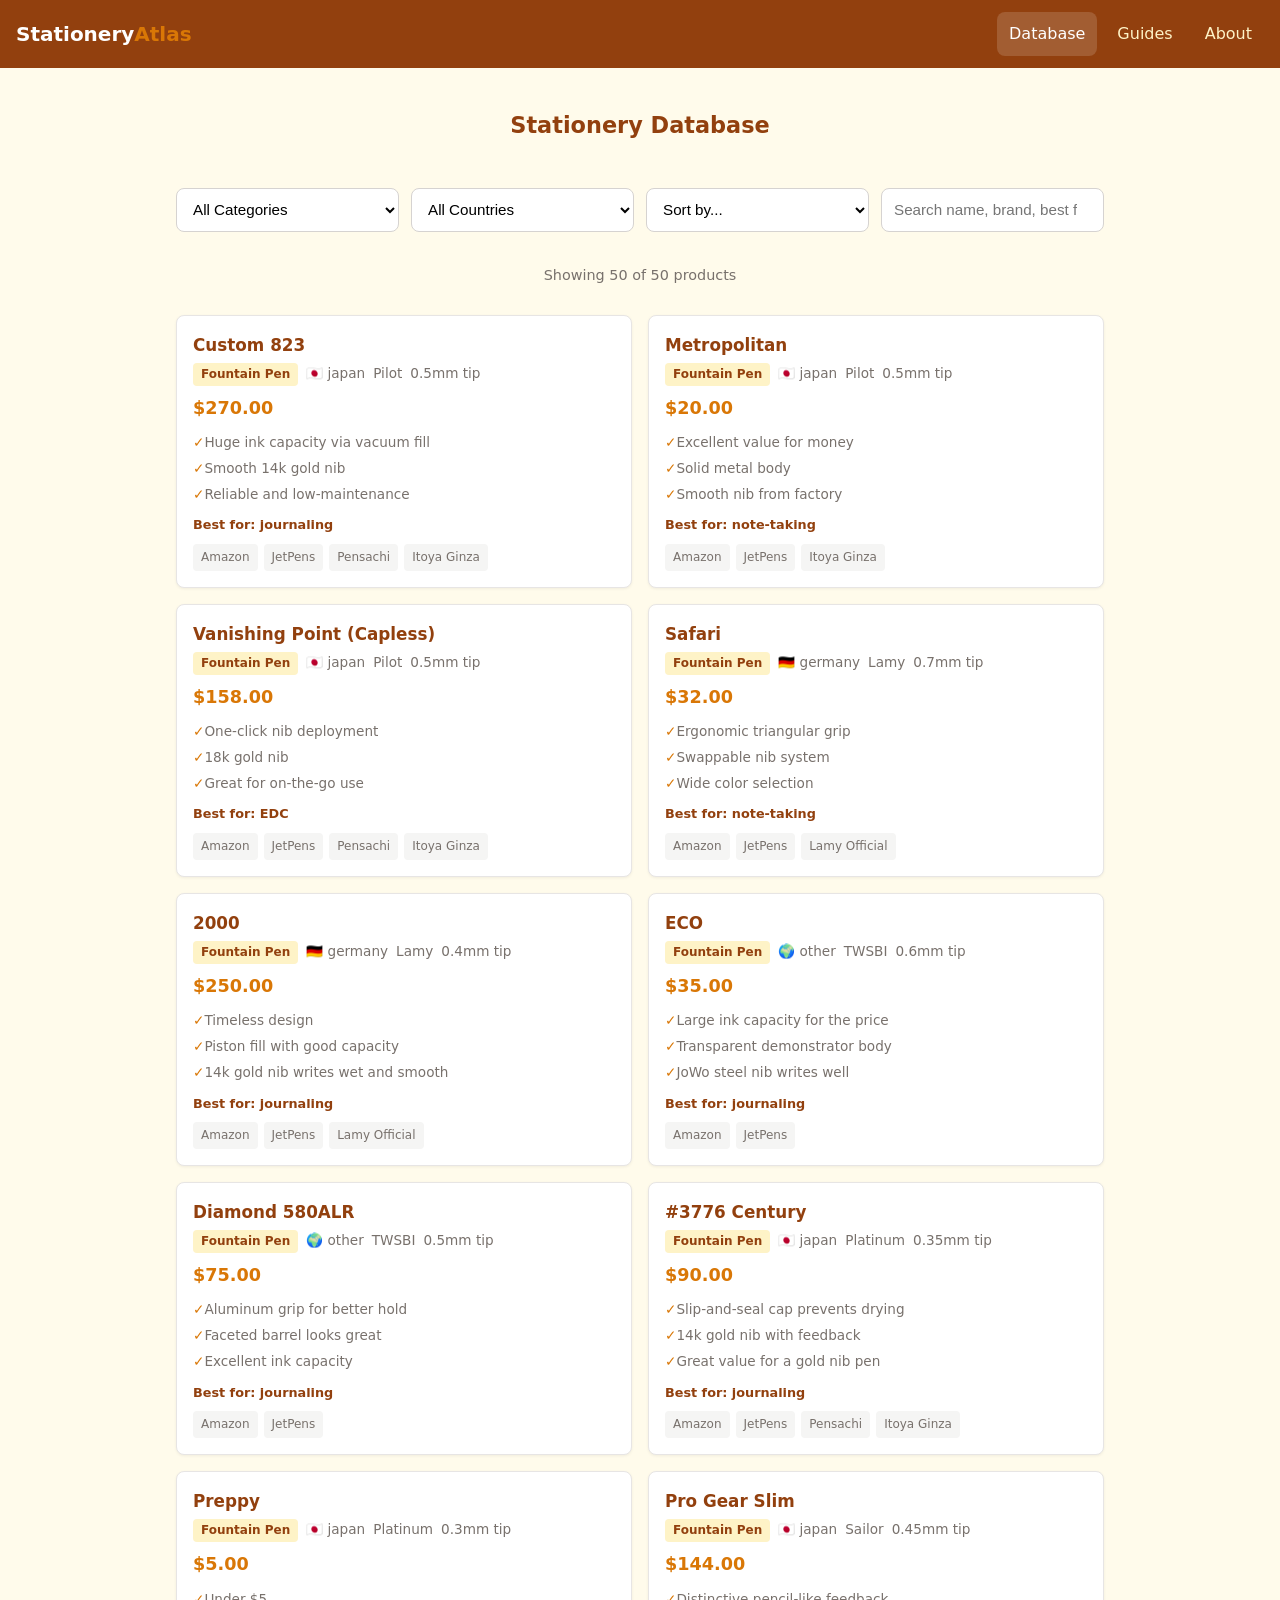
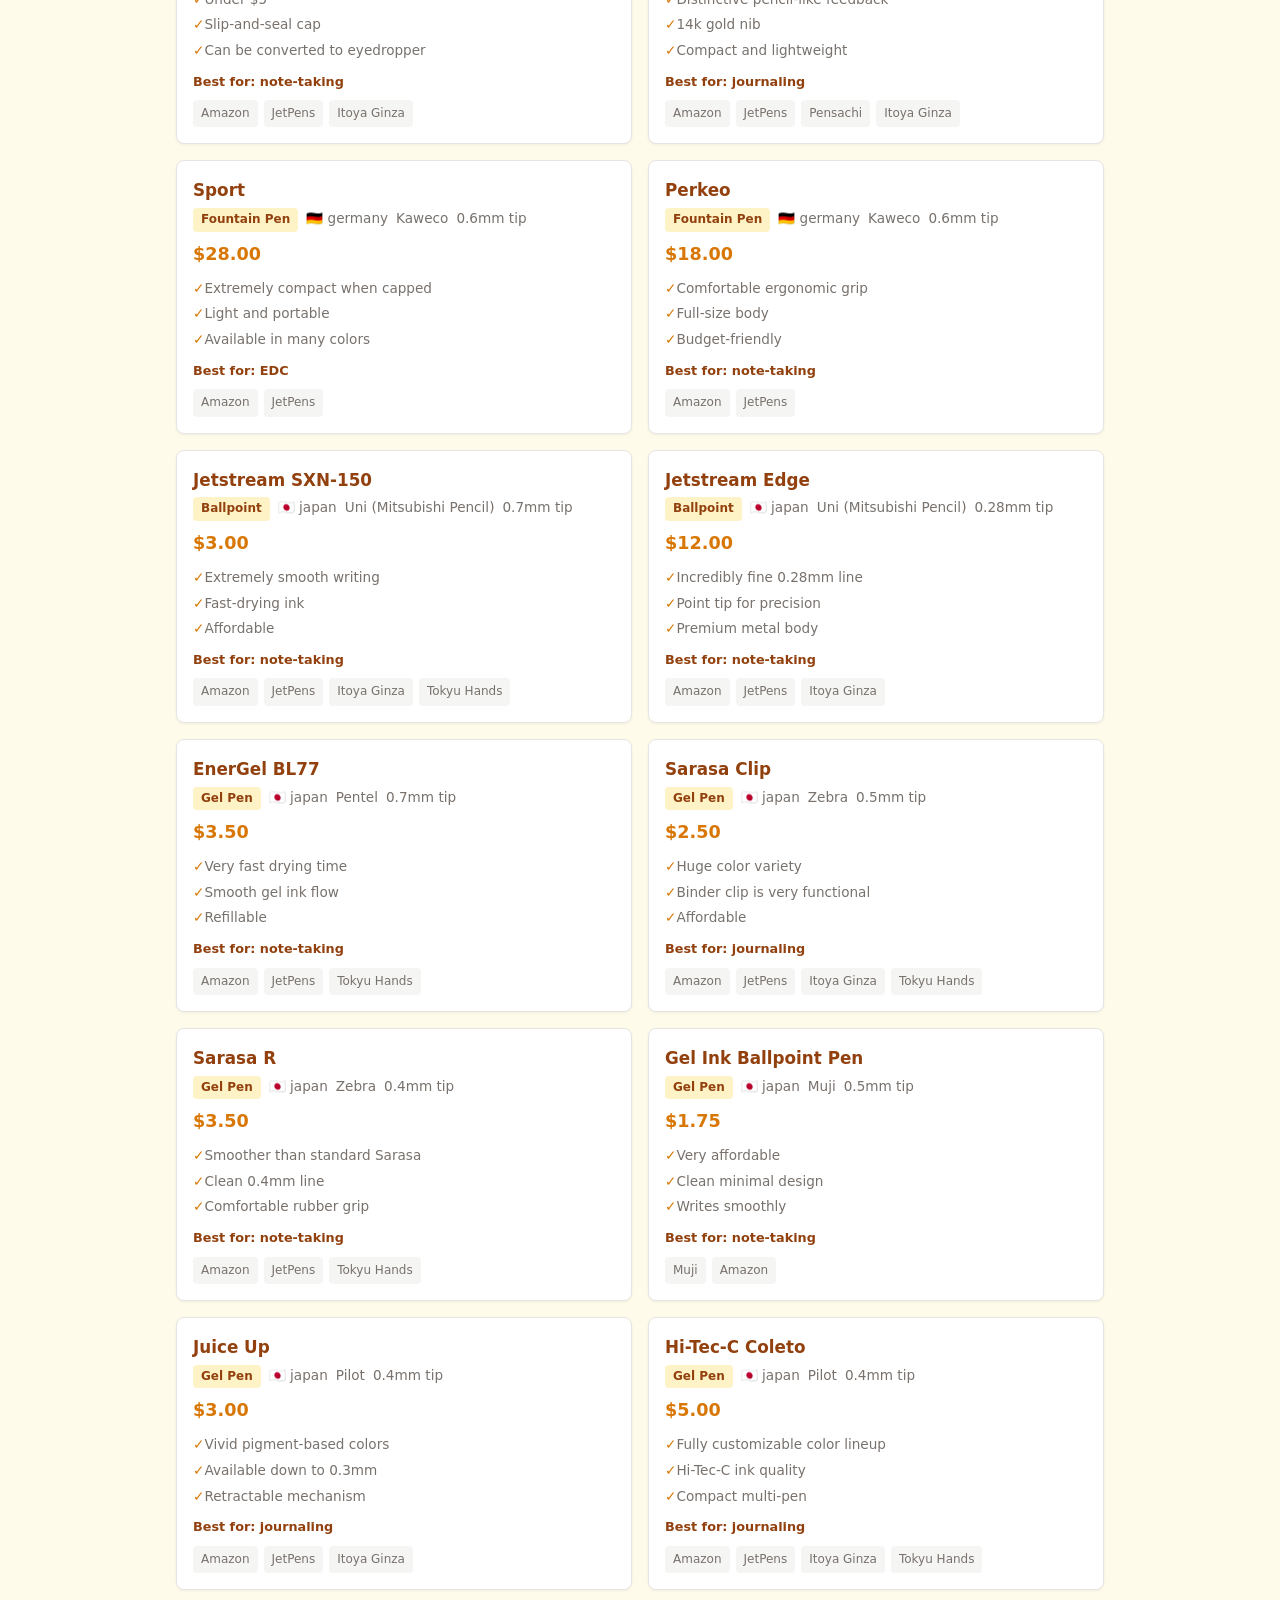
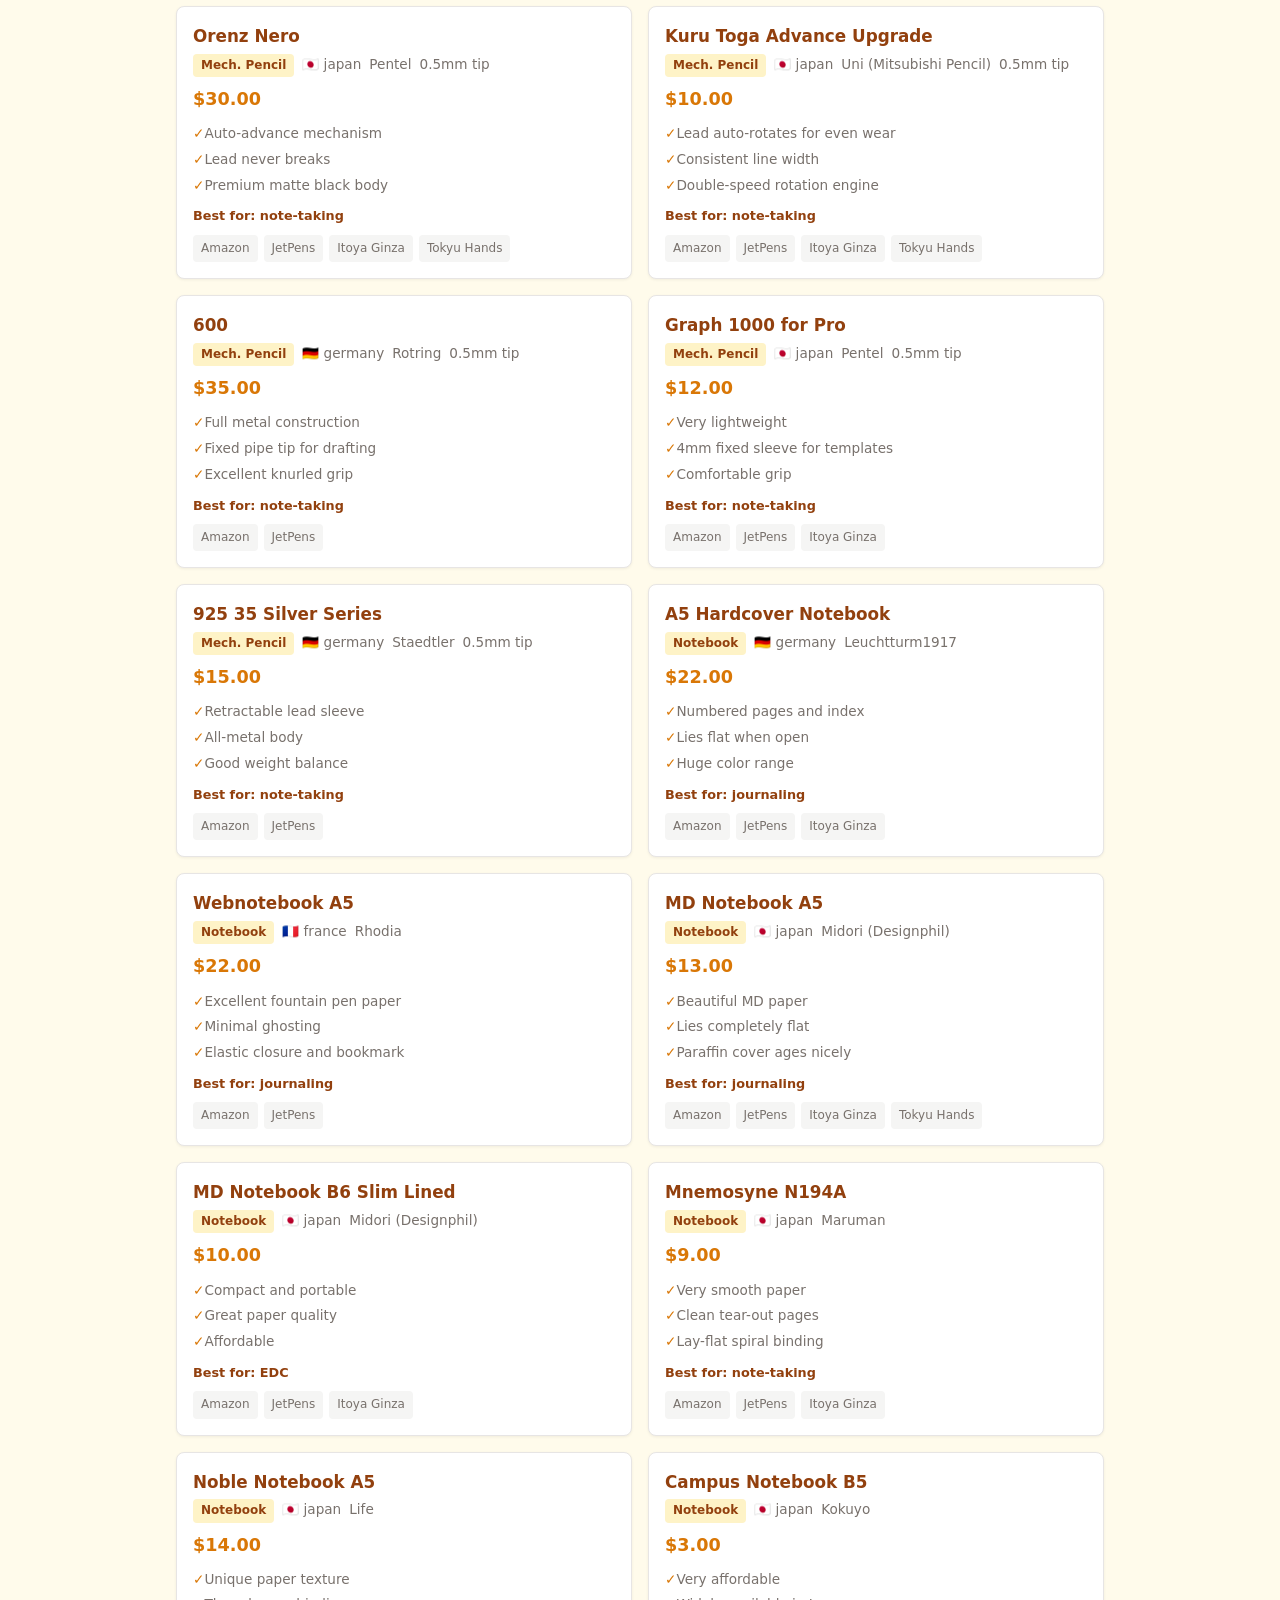
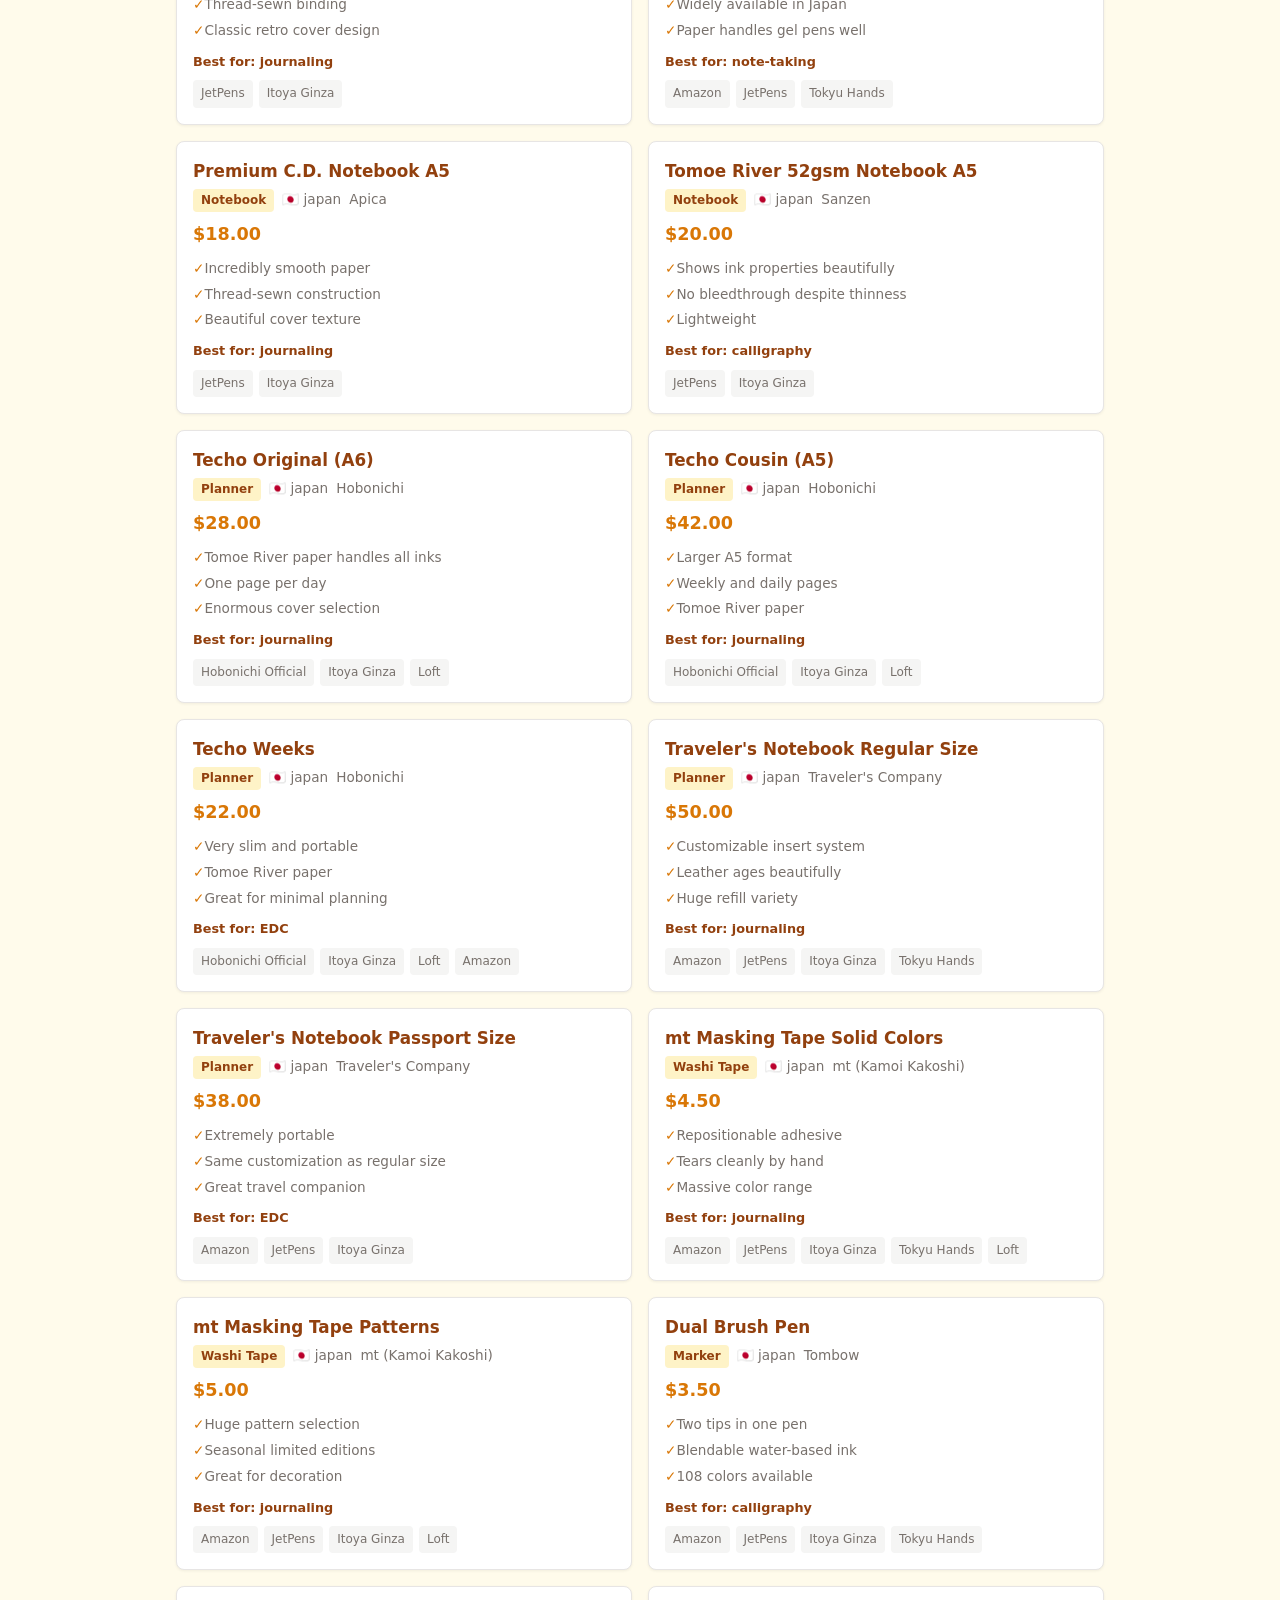
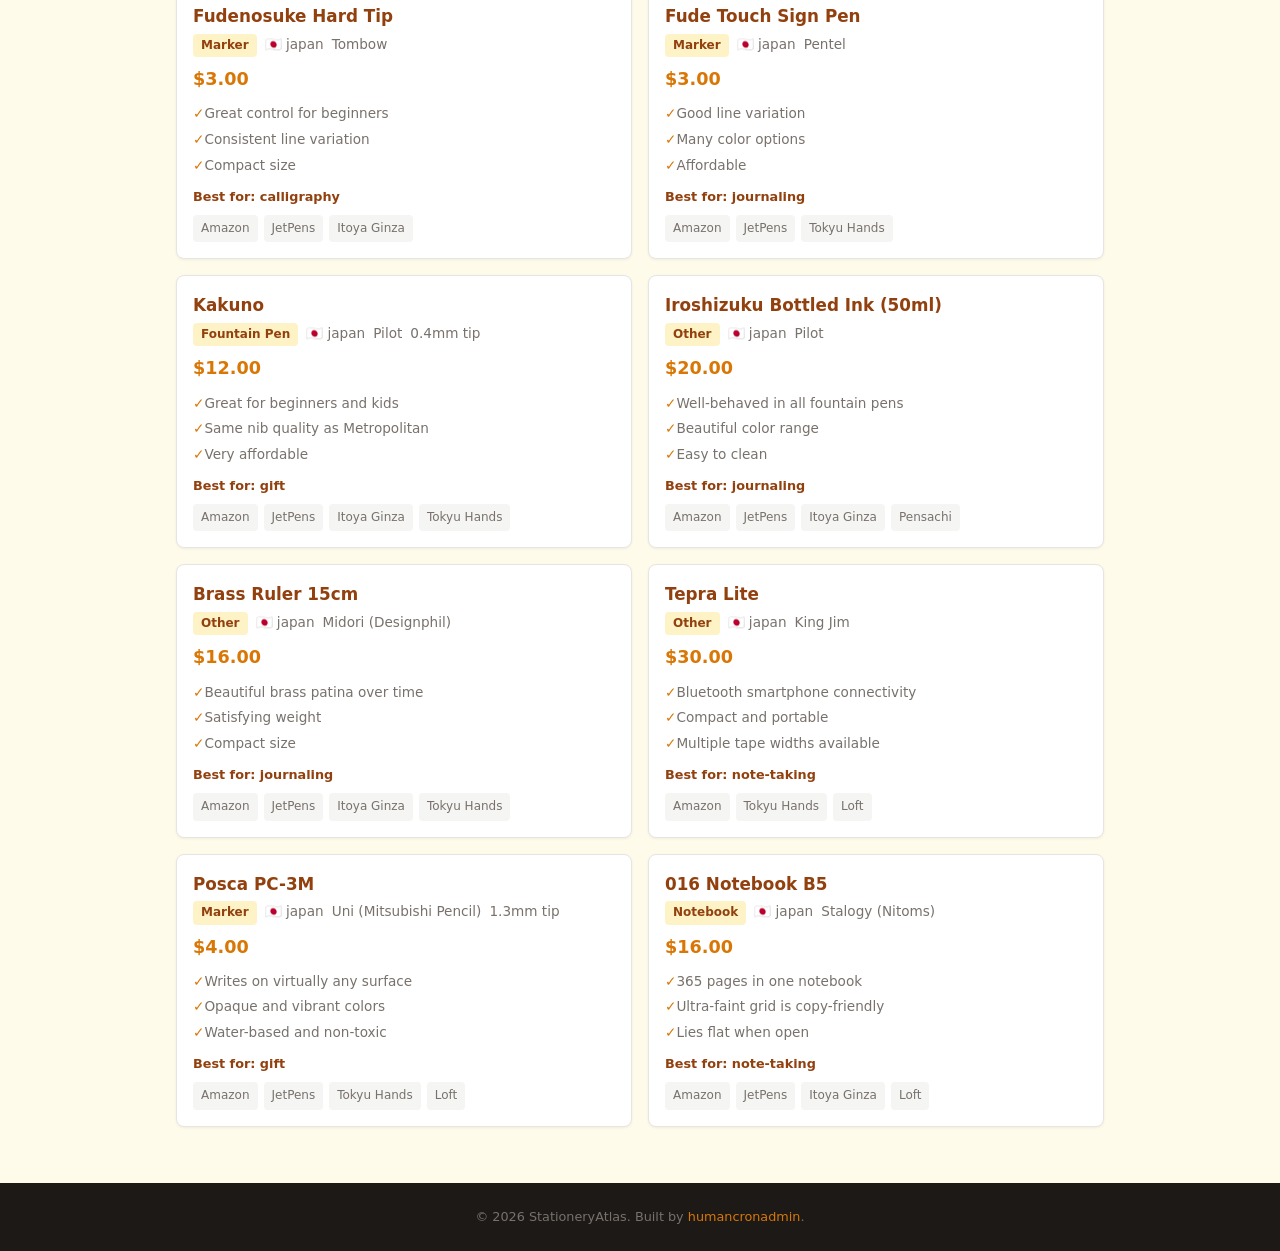
==== database.html @ 9c2e7a84 "init: StationeryAtlas - curated pen and notebook database 50 products from Japanese and internationa" ====
<!DOCTYPE html>
<html lang="en">
<head>
<meta charset="UTF-8">
<meta name="viewport" content="width=device-width,initial-scale=1">
<title>Database - StationeryAtlas</title>
<meta name="description" content="Browse and filter 50+ pens, notebooks, planners, and stationery supplies. Compare specs, prices, and find where to buy.">
<meta property="og:title" content="Stationery Database - StationeryAtlas">
<meta property="og:description" content="Filter and compare 50+ curated pens, notebooks, and planners by category, country, price, and tip size.">
<meta property="og:type" content="website">
<meta property="og:url" content="https://humancronadmin.github.io/stationery-atlas/database.html">
<link rel="canonical" href="https://humancronadmin.github.io/stationery-atlas/database.html">
<link rel="stylesheet" href="css/style.css">
</head>
<body>
<nav class="nav">
  <a href="index.html" class="nav-brand">Stationery<span>Atlas</span></a>
  <div class="nav-links">
    <a href="database.html" class="active">Database</a>
    <a href="index.html#guides">Guides</a>
    <a href="index.html#about">About</a>
  </div>
</nav>

<section class="section" style="padding-bottom:0">
  <h1 class="section-title">Stationery Database</h1>
</section>

<div class="filters">
  <select id="filterCategory" aria-label="Filter by category">
    <option value="">All Categories</option>
    <option value="fountain-pen">Fountain Pen</option>
    <option value="ballpoint">Ballpoint</option>
    <option value="gel-pen">Gel Pen</option>
    <option value="mechanical-pencil">Mechanical Pencil</option>
    <option value="notebook">Notebook</option>
    <option value="planner">Planner</option>
    <option value="washi-tape">Washi Tape</option>
    <option value="marker">Marker</option>
  </select>
  <select id="filterCountry" aria-label="Filter by country">
    <option value="">All Countries</option>
    <option value="japan">Japan</option>
    <option value="germany">Germany</option>
    <option value="france">France</option>
    <option value="other">Other</option>
  </select>
  <select id="sortBy" aria-label="Sort by">
    <option value="">Sort by...</option>
    <option value="price-asc">Price: Low to High</option>
    <option value="price-desc">Price: High to Low</option>
    <option value="tip-asc">Tip Size: Small to Large</option>
    <option value="tip-desc">Tip Size: Large to Small</option>
  </select>
  <input type="search" id="searchBox" placeholder="Search name, brand, best for..." aria-label="Search products">
</div>

<div class="product-count" id="productCount"></div>
<div class="product-grid" id="productGrid"></div>

<footer class="footer" style="margin-top:40px">
  <p>&copy; 2026 StationeryAtlas. Built by <a href="https://github.com/humancronadmin" target="_blank" rel="noopener">humancronadmin</a>.</p>
</footer>

<script src="js/database.js"></script>
</body>
</html>
---- css/style.css ----
/* === Reset & Base === */
*,*::before,*::after{box-sizing:border-box;margin:0;padding:0}
:root{
  --brown:#92400E;--amber:#D97706;--cream:#FFFBEB;--light:#FEF3C7;
  --text:#1C1917;--muted:#78716C;--white:#fff;--radius:8px;
}
body{font-family:'Segoe UI',system-ui,-apple-system,sans-serif;color:var(--text);background:var(--cream);line-height:1.6}
a{color:var(--brown);text-decoration:none}
a:hover{color:var(--amber)}
img{max-width:100%;display:block}

/* === Nav === */
.nav{background:var(--brown);padding:12px 16px;display:flex;align-items:center;justify-content:space-between;position:sticky;top:0;z-index:100}
.nav-brand{color:var(--white);font-size:1.25rem;font-weight:700}
.nav-brand span{color:var(--amber)}
.nav-links{display:flex;gap:8px}
.nav-links a{color:var(--light);font-size:.9rem;padding:8px 12px;border-radius:var(--radius);min-height:44px;display:flex;align-items:center}
.nav-links a:hover,.nav-links a.active{background:rgba(255,255,255,.15);color:var(--white)}

/* === Hero === */
.hero{text-align:center;padding:48px 16px 40px;background:linear-gradient(180deg,var(--brown) 0%,#78350F 100%);color:var(--white)}
.hero h1{font-size:1.75rem;margin-bottom:12px}
.hero p{font-size:1.05rem;color:var(--light);max-width:540px;margin:0 auto 24px}
.btn{display:inline-flex;align-items:center;justify-content:center;min-height:44px;padding:12px 28px;border-radius:var(--radius);font-weight:600;font-size:1rem;border:none;cursor:pointer;transition:background .2s}
.btn-primary{background:var(--amber);color:var(--white)}
.btn-primary:hover{background:#B45309}
.btn-outline{border:2px solid var(--amber);color:var(--amber);background:transparent}
.btn-outline:hover{background:var(--amber);color:var(--white)}

/* === Sections === */
.section{padding:40px 16px;max-width:960px;margin:0 auto}
.section-title{font-size:1.4rem;color:var(--brown);text-align:center;margin-bottom:24px}

/* === Problem Cards === */
.card-grid{display:grid;gap:16px}
.card{background:var(--white);border-radius:var(--radius);padding:20px;border:1px solid #E7E5E4;box-shadow:0 1px 3px rgba(0,0,0,.06)}
.card h3{color:var(--brown);margin-bottom:8px;font-size:1.05rem}
.card p{color:var(--muted);font-size:.95rem}
.card-icon{font-size:1.5rem;margin-bottom:8px}

/* === Stats === */
.stats{display:flex;flex-wrap:wrap;justify-content:center;gap:24px;text-align:center;padding:32px 16px;background:var(--light)}
.stat-num{font-size:2rem;font-weight:700;color:var(--brown)}
.stat-label{font-size:.85rem;color:var(--muted)}

/* === Steps === */
.steps{display:grid;gap:16px;counter-reset:step}
.step{position:relative;padding-left:48px}
.step::before{counter-increment:step;content:counter(step);position:absolute;left:0;top:0;width:36px;height:36px;border-radius:50%;background:var(--amber);color:var(--white);font-weight:700;display:flex;align-items:center;justify-content:center}
.step h3{font-size:1rem;color:var(--brown)}
.step p{color:var(--muted);font-size:.9rem}

/* === CTA === */
.cta{text-align:center;padding:40px 16px;background:var(--brown);color:var(--white)}
.cta h2{margin-bottom:12px}
.cta p{color:var(--light);margin-bottom:20px}

/* === Footer === */
.footer{text-align:center;padding:24px 16px;background:#1C1917;color:var(--muted);font-size:.8rem}
.footer a{color:var(--amber)}

/* === Database Page === */
.filters{display:grid;gap:12px;padding:20px 16px;max-width:960px;margin:0 auto}
.filters select,.filters input{min-height:44px;padding:8px 12px;border:1px solid #D6D3D1;border-radius:var(--radius);font-size:.95rem;background:var(--white);width:100%}
.product-grid{display:grid;gap:16px;padding:16px;max-width:960px;margin:0 auto}
.product-card{background:var(--white);border-radius:var(--radius);padding:16px;border:1px solid #E7E5E4;box-shadow:0 1px 3px rgba(0,0,0,.06)}
.product-card h3{font-size:1.05rem;color:var(--brown);margin-bottom:4px}
.product-meta{display:flex;flex-wrap:wrap;gap:8px;margin-bottom:8px;font-size:.85rem;color:var(--muted)}
.badge{display:inline-block;padding:2px 8px;border-radius:4px;font-size:.75rem;font-weight:600;background:var(--light);color:var(--brown)}
.product-price{font-weight:700;color:var(--amber);font-size:1.1rem}
.product-pros{list-style:none;padding:0;margin:8px 0}
.product-pros li::before{content:"\2713 ";color:var(--amber);font-weight:700}
.product-pros li{font-size:.85rem;color:var(--muted);padding:2px 0}
.product-best{font-size:.8rem;color:var(--brown);font-weight:600;margin-top:6px}
.product-buy{display:flex;flex-wrap:wrap;gap:6px;margin-top:8px}
.product-buy span{font-size:.75rem;padding:4px 8px;background:#F5F5F4;border-radius:4px;color:var(--muted)}
.product-count{text-align:center;padding:12px;font-size:.9rem;color:var(--muted)}
.no-results{text-align:center;padding:40px 16px;color:var(--muted)}

/* === 480px+ === */
@media(min-width:480px){
  .hero h1{font-size:2.25rem}
  .card-grid{grid-template-columns:repeat(3,1fr)}
  .filters{grid-template-columns:1fr 1fr 1fr 1fr;align-items:end}
  .product-grid{grid-template-columns:repeat(2,1fr)}
  .steps{grid-template-columns:repeat(3,1fr)}
  .nav-links a{font-size:1rem}
}
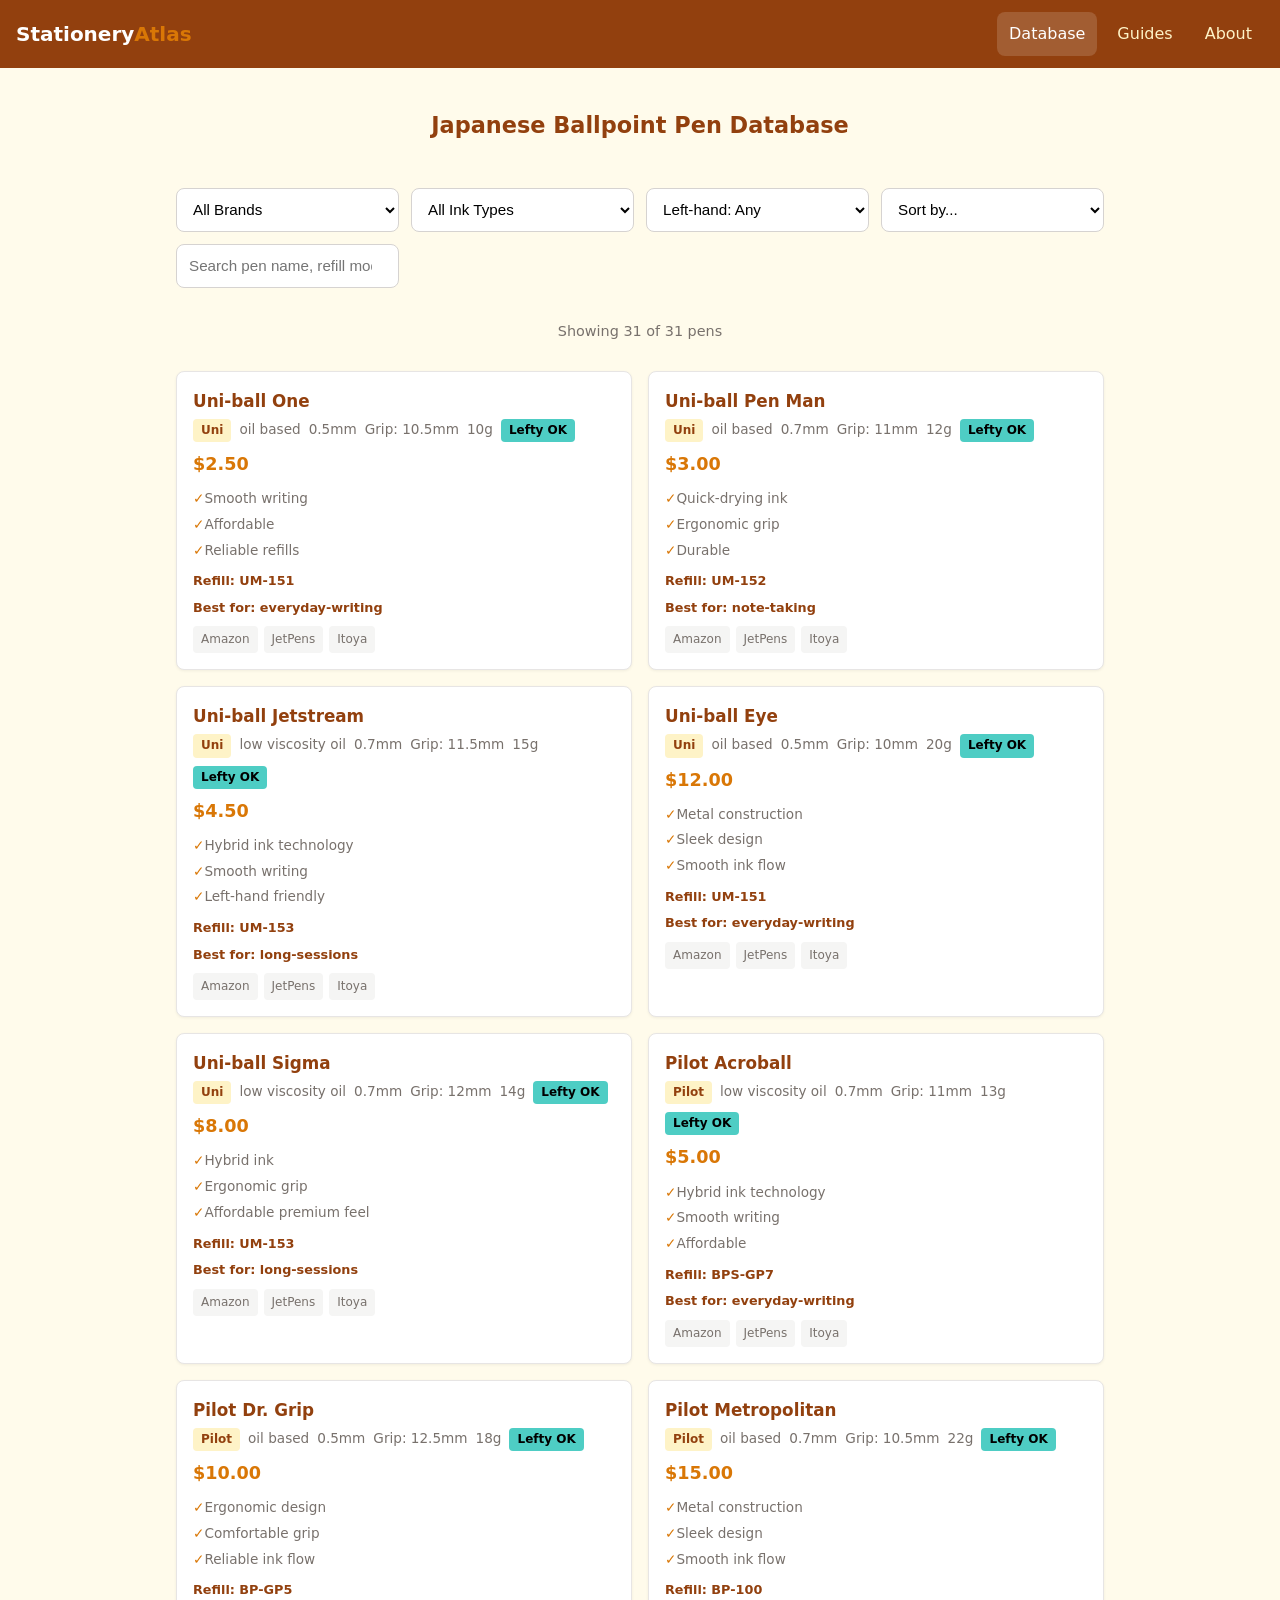
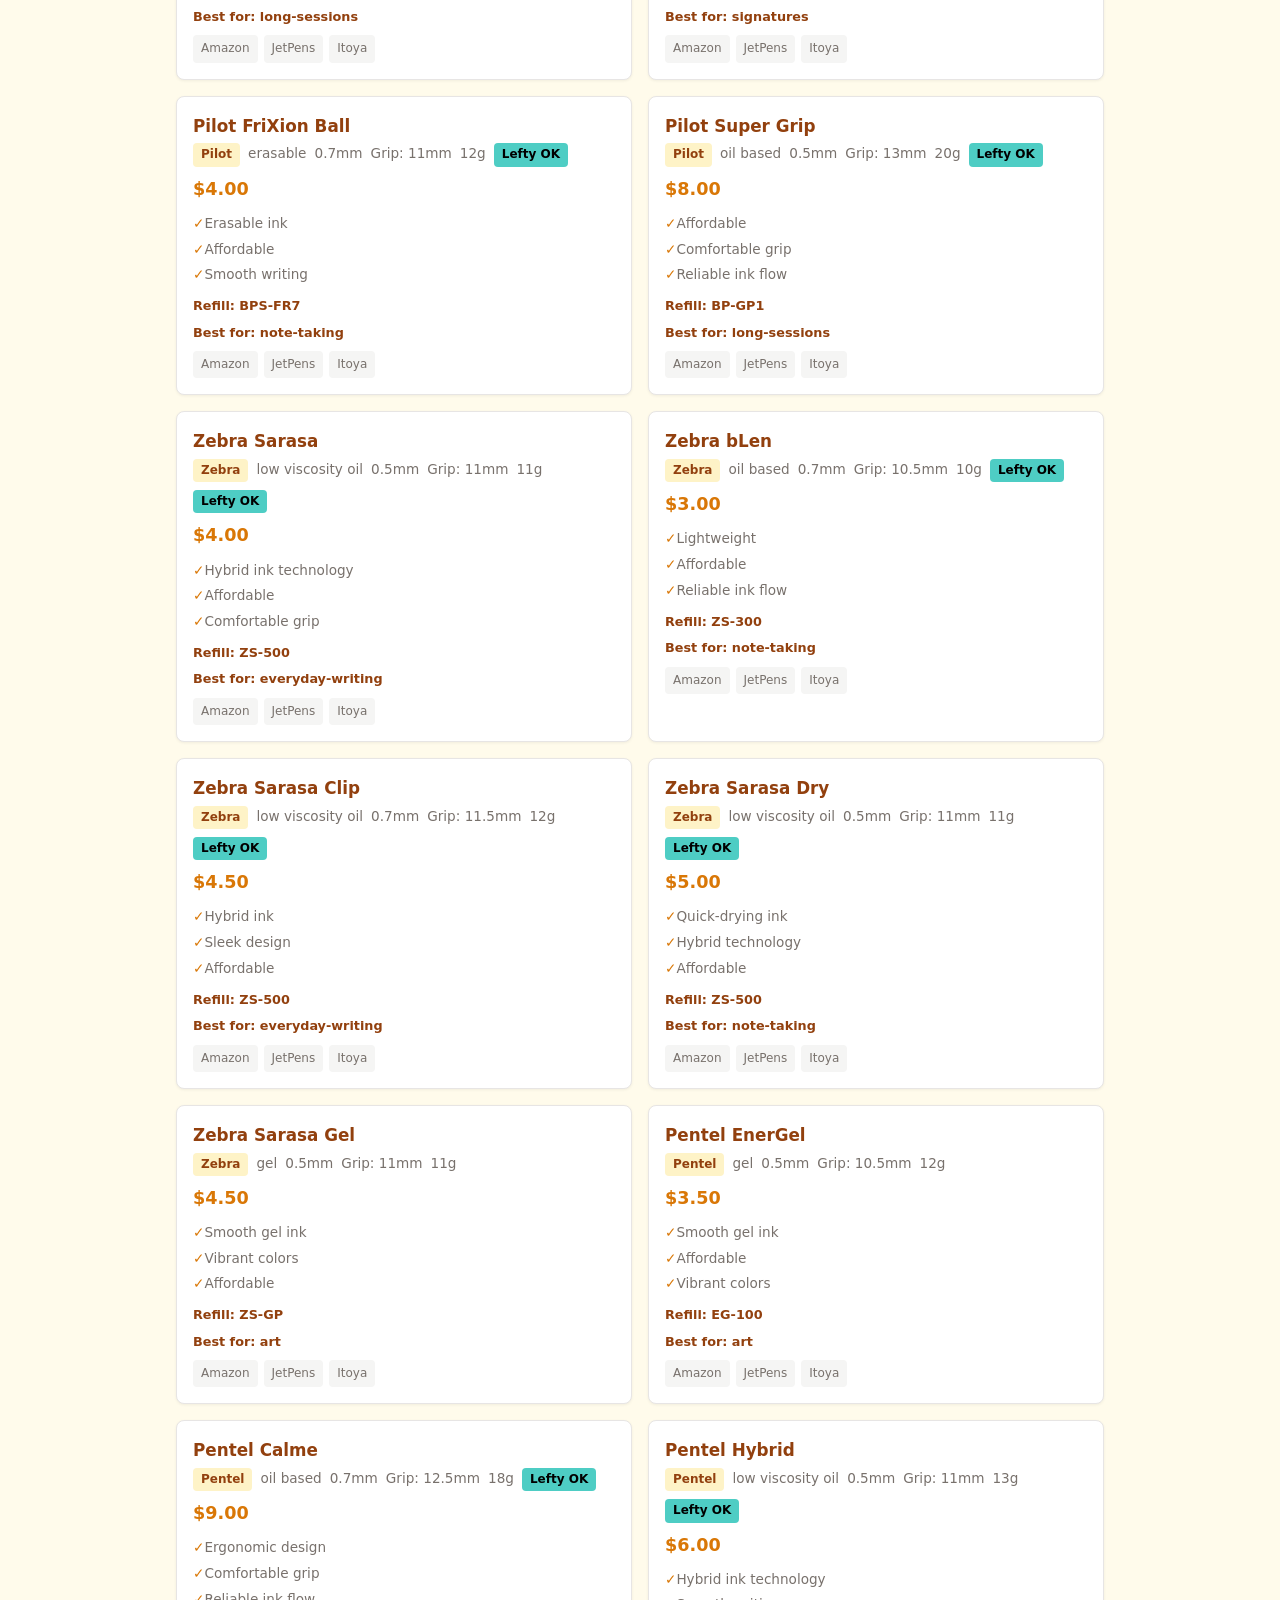
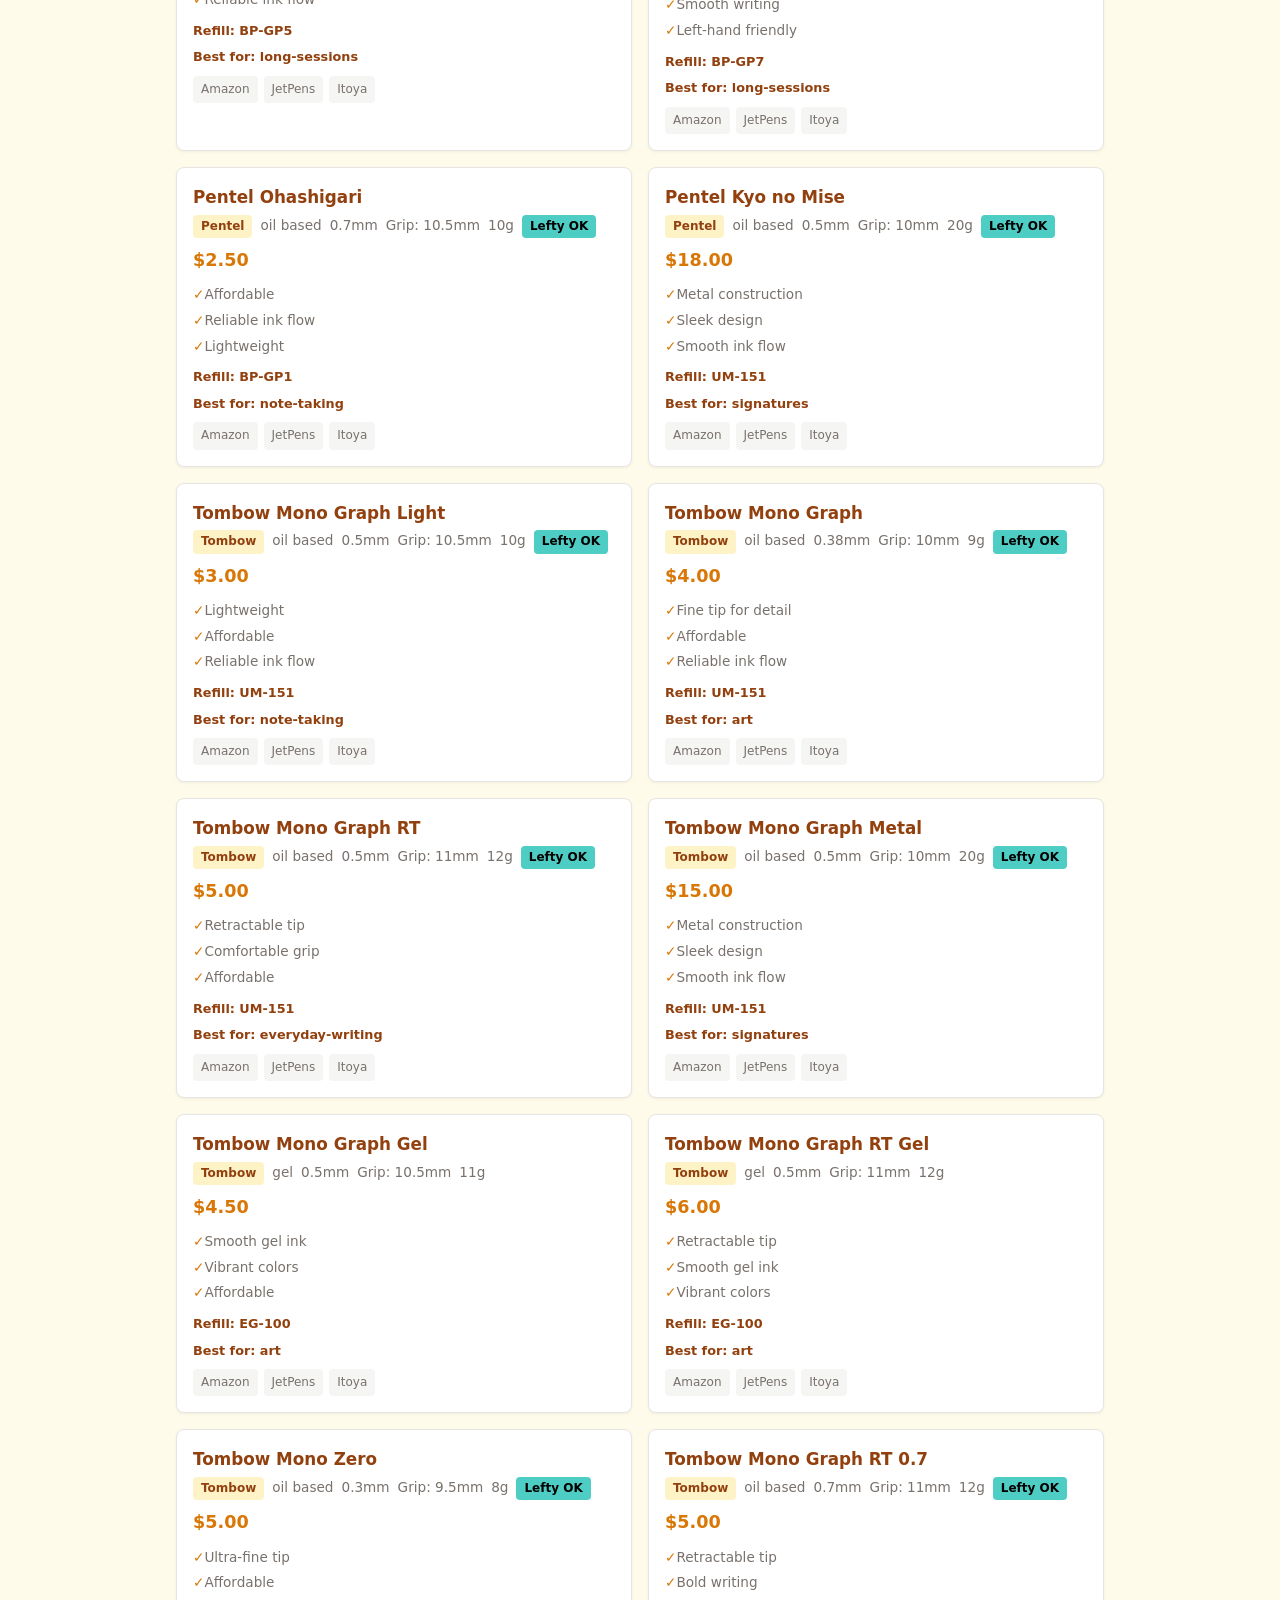
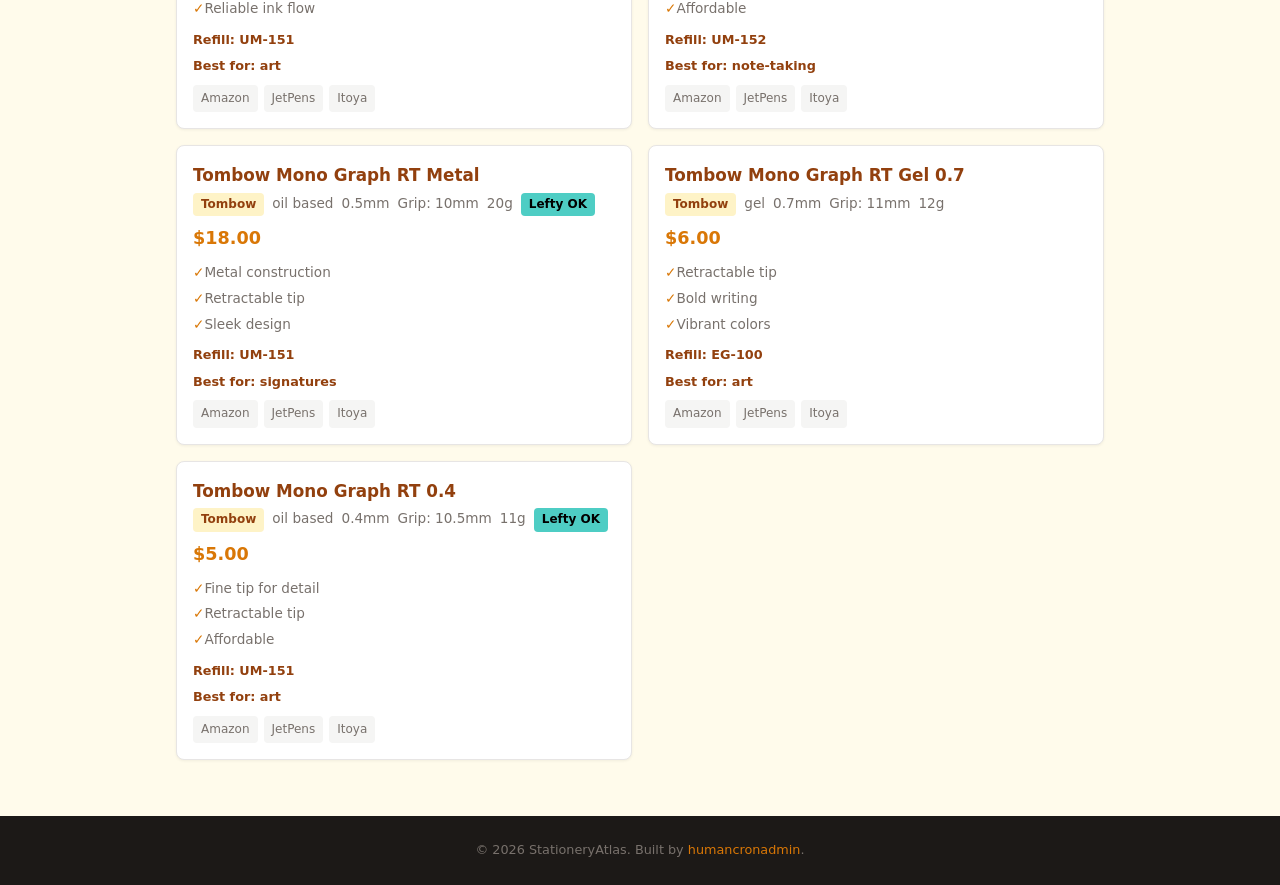
==== commit 7ea84752: "Pivot to Japanese ballpoint pen specialist Replace general stationery database with ballpoint pen fo" ====
--- a/database.html
+++ b/database.html
@@ -1,12 +1,13 @@
 <!DOCTYPE html>
 <html lang="en">
 <head>
+<script type="text/javascript">(function(c,l,a,r,i,t,y){c[a]=c[a]||function(){(c[a].q=c[a].q||[]).push(arguments)};t=l.createElement(r);t.async=1;t.src="https://www.clarity.ms/tag/"+i;y=l.getElementsByTagName(r)[0];y.parentNode.insertBefore(t,y);})(window, document, "clarity", "script", "wb2kvqe311");</script>
 <meta charset="UTF-8">
 <meta name="viewport" content="width=device-width,initial-scale=1">
-<title>Database - StationeryAtlas</title>
-<meta name="description" content="Browse and filter 50+ pens, notebooks, planners, and stationery supplies. Compare specs, prices, and find where to buy.">
-<meta property="og:title" content="Stationery Database - StationeryAtlas">
-<meta property="og:description" content="Filter and compare 50+ curated pens, notebooks, and planners by category, country, price, and tip size.">
+<title>Japanese Ballpoint Pen Database - StationeryAtlas</title>
+<meta name="description" content="Browse 30+ Japanese ballpoint pens. Filter by ink type, tip size, grip diameter, weight. Refill compatibility data included.">
+<meta property="og:title" content="Japanese Ballpoint Pen Database - StationeryAtlas">
+<meta property="og:description" content="Filter and compare 30+ Japanese ballpoint pens by ink type, tip size, grip diameter, and left-hand friendliness.">
 <meta property="og:type" content="website">
 <meta property="og:url" content="https://humancronadmin.github.io/stationery-atlas/database.html">
 <link rel="canonical" href="https://humancronadmin.github.io/stationery-atlas/database.html">
@@ -14,54 +15,61 @@
 </head>
 <body>
 <nav class="nav">
-  <a href="index.html" class="nav-brand">Stationery<span>Atlas</span></a>
-  <div class="nav-links">
-    <a href="database.html" class="active">Database</a>
-    <a href="index.html#guides">Guides</a>
-    <a href="index.html#about">About</a>
-  </div>
+ <a href="index.html" class="nav-brand">Stationery<span>Atlas</span></a>
+ <div class="nav-links">
+ <a href="database.html" class="active">Database</a>
+ <a href="index.html#guides">Guides</a>
+ <a href="index.html#about">About</a>
+ </div>
 </nav>
 
 <section class="section" style="padding-bottom:0">
-  <h1 class="section-title">Stationery Database</h1>
+ <h1 class="section-title">Japanese Ballpoint Pen Database</h1>
 </section>
 
 <div class="filters">
-  <select id="filterCategory" aria-label="Filter by category">
-    <option value="">All Categories</option>
-    <option value="fountain-pen">Fountain Pen</option>
-    <option value="ballpoint">Ballpoint</option>
-    <option value="gel-pen">Gel Pen</option>
-    <option value="mechanical-pencil">Mechanical Pencil</option>
-    <option value="notebook">Notebook</option>
-    <option value="planner">Planner</option>
-    <option value="washi-tape">Washi Tape</option>
-    <option value="marker">Marker</option>
-  </select>
-  <select id="filterCountry" aria-label="Filter by country">
-    <option value="">All Countries</option>
-    <option value="japan">Japan</option>
-    <option value="germany">Germany</option>
-    <option value="france">France</option>
-    <option value="other">Other</option>
-  </select>
-  <select id="sortBy" aria-label="Sort by">
-    <option value="">Sort by...</option>
-    <option value="price-asc">Price: Low to High</option>
-    <option value="price-desc">Price: High to Low</option>
-    <option value="tip-asc">Tip Size: Small to Large</option>
-    <option value="tip-desc">Tip Size: Large to Small</option>
-  </select>
-  <input type="search" id="searchBox" placeholder="Search name, brand, best for..." aria-label="Search products">
+ <select id="filterBrand" aria-label="Filter by brand">
+ <option value="">All Brands</option>
+ <option value="Uni">Uni</option>
+ <option value="Pilot">Pilot</option>
+ <option value="Zebra">Zebra</option>
+ <option value="Pentel">Pentel</option>
+ <option value="Tombow">Tombow</option>
+ </select>
+ <select id="filterInk" aria-label="Filter by ink type">
+ <option value="">All Ink Types</option>
+ <option value="oil-based">Oil-based</option>
+ <option value="low-viscosity">Low Viscosity</option>
+ <option value="hybrid">Hybrid</option>
+ <option value="gel">Gel</option>
+ <option value="emulsion">Emulsion</option>
+ </select>
+ <select id="filterLeftHand" aria-label="Left-hand friendly">
+ <option value="">Left-hand: Any</option>
+ <option value="yes">Left-hand Friendly</option>
+ </select>
+ <select id="sortBy" aria-label="Sort by">
+ <option value="">Sort by...</option>
+ <option value="price-asc">Price: Low to High</option>
+ <option value="price-desc">Price: High to Low</option>
+ <option value="tip-asc">Tip Size: Small to Large</option>
+ <option value="tip-desc">Tip Size: Large to Small</option>
+ <option value="grip-asc">Grip: Thin to Thick</option>
+ <option value="weight-asc">Weight: Light to Heavy</option>
+ </select>
+ <input type="search" id="searchBox" placeholder="Search pen name, refill model, best for..." aria-label="Search pens">
 </div>
 
 <div class="product-count" id="productCount"></div>
 <div class="product-grid" id="productGrid"></div>
 
 <footer class="footer" style="margin-top:40px">
-  <p>&copy; 2026 StationeryAtlas. Built by <a href="https://github.com/humancronadmin" target="_blank" rel="noopener">humancronadmin</a>.</p>
+ <p>&copy; 2026 StationeryAtlas. Built by <a href="https://github.com/humancronadmin" target="_blank" rel="noopener">humancronadmin</a>.</p>
 </footer>
 
 <script src="js/database.js"></script>
+<script async src="https://pagead2.googlesyndication.com/pagead/js/adsbygoogle.js?client=ca-pub-6776399834647681" crossorigin="anonymous"></script>
+<script async src="https://www.googletagmanager.com/gtag/js?id=G-ZVW8Y7HVS0"></script>
+<script>window.dataLayer=window.dataLayer||[];function gtag(){dataLayer.push(arguments)}gtag('js',new Date());gtag('config','G-ZVW8Y7HVS0');</script>
 </body>
 </html>
